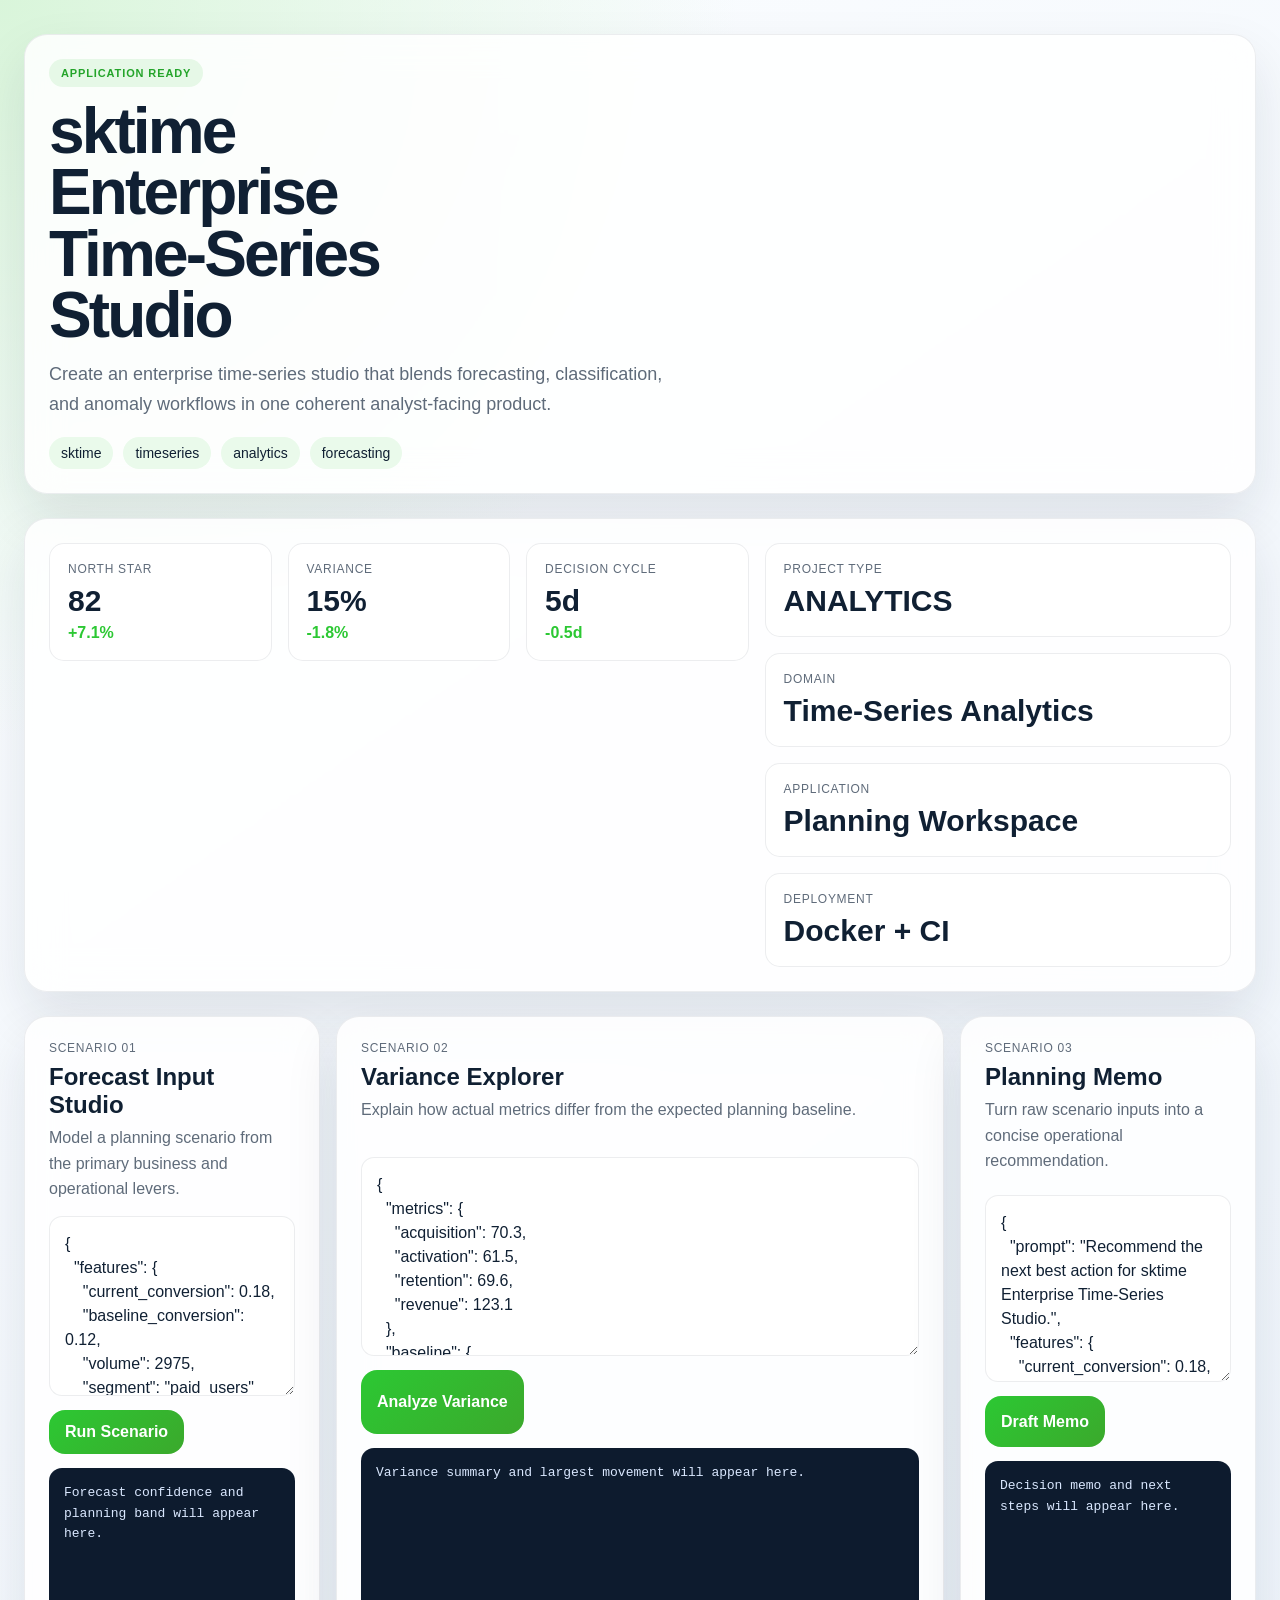
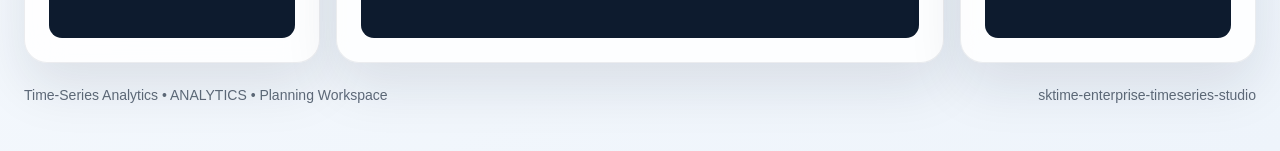
==== demo/index.html @ 9b07eefa "Publish production-ready portfolio project" ====
<!doctype html>
        <html lang="en">
        <head>
          <meta charset="utf-8">
          <meta name="viewport" content="width=device-width, initial-scale=1">
          <title>sktime Enterprise Time-Series Studio</title>
          <link rel="stylesheet" href="./styles.css">
        </head>
        <body class="surface-mist">
          <div class="page layout-board eyebrow-soft headline-compact modules-3 hero-align-left">
            <section class="hero">
              <div class="panel hero-copy">
                <span class="eyebrow" data-health>Planning Workspace</span>
                <h1 id="project-title">sktime Enterprise Time-Series Studio</h1>
                <p id="project-summary" class="lead">Create an enterprise time-series studio that blends forecasting, classification, and anomaly workflows in one coherent analyst-facing product.</p>
                <ul id="project-tags" class="tag-list">
                  <li>sktime</li><li>timeseries</li><li>analytics</li><li>forecasting</li>
                </ul>
              </div>
              <div class="panel hero-side">
                <div class="metric-grid">
                  <article class='card'><span>North Star</span><strong>82</strong><em>+7.1%</em></article>
<article class='card'><span>Variance</span><strong>15%</strong><em>-1.8%</em></article>
<article class='card'><span>Decision Cycle</span><strong>5d</strong><em>-0.5d</em></article>
                </div>
                <div class="mini-grid">
                  <article class='mini-card'><span>Project Type</span><strong>ANALYTICS</strong></article><article class='mini-card'><span>Domain</span><strong>Time-Series Analytics</strong></article><article class='mini-card'><span>Application</span><strong>Planning Workspace</strong></article><article class='mini-card'><span>Deployment</span><strong>Docker + CI</strong></article>
                </div>
              </div>
            </section>
            <section class="app-grid">
              <article class="panel module js-module span-normal">
          <div class="module-header">
            <span>Scenario 01</span>
            <h2>Forecast Input Studio</h2>
            <p>Model a planning scenario from the primary business and operational levers.</p>
          </div>
          <textarea class="js-input">{
  &quot;features&quot;: {
    &quot;current_conversion&quot;: 0.18,
    &quot;baseline_conversion&quot;: 0.12,
    &quot;volume&quot;: 2975,
    &quot;segment&quot;: &quot;paid_users&quot;
  }
}</textarea>
          <div class="button-row">
            <button class="js-run" data-endpoint="/score" data-input-mode="json">Run Scenario</button>
          </div>
          <pre class="js-output">Forecast confidence and planning band will appear here.</pre>
        </article>
<article class="panel module js-module span-wide">
          <div class="module-header">
            <span>Scenario 02</span>
            <h2>Variance Explorer</h2>
            <p>Explain how actual metrics differ from the expected planning baseline.</p>
          </div>
          <textarea class="js-input">{
  &quot;metrics&quot;: {
    &quot;acquisition&quot;: 70.3,
    &quot;activation&quot;: 61.5,
    &quot;retention&quot;: 69.6,
    &quot;revenue&quot;: 123.1
  },
  &quot;baseline&quot;: {
    &quot;acquisition&quot;: 64.68,
    &quot;activation&quot;: 56.58,
    &quot;retention&quot;: 64.03,
    &quot;revenue&quot;: 113.25
  }
}</textarea>
          <div class="button-row">
            <button class="js-run" data-endpoint="/analyze" data-input-mode="json">Analyze Variance</button>
          </div>
          <pre class="js-output">Variance summary and largest movement will appear here.</pre>
        </article>
<article class="panel module js-module span-normal">
          <div class="module-header">
            <span>Scenario 03</span>
            <h2>Planning Memo</h2>
            <p>Turn raw scenario inputs into a concise operational recommendation.</p>
          </div>
          <textarea class="js-input">{
  &quot;prompt&quot;: &quot;Recommend the next best action for sktime Enterprise Time-Series Studio.&quot;,
  &quot;features&quot;: {
    &quot;current_conversion&quot;: 0.18,
    &quot;baseline_conversion&quot;: 0.12,
    &quot;volume&quot;: 2975,
    &quot;segment&quot;: &quot;paid_users&quot;
  },
  &quot;metrics&quot;: {
    &quot;acquisition&quot;: 70.3,
    &quot;activation&quot;: 61.5,
    &quot;retention&quot;: 69.6,
    &quot;revenue&quot;: 123.1
  }
}</textarea>
          <div class="button-row">
            <button class="js-run" data-endpoint="/recommend" data-input-mode="json">Draft Memo</button>
          </div>
          <pre class="js-output">Decision memo and next steps will appear here.</pre>
        </article>
            </section>
            <footer class="footer">
              <span>Time-Series Analytics • ANALYTICS • Planning Workspace</span>
              <span>sktime-enterprise-timeseries-studio</span>
            </footer>
          </div>
          <script id="bootstrap-data" type="application/json">{"project": {"slug": "sktime-enterprise-timeseries-studio", "title": "sktime Enterprise Time-Series Studio", "project_type": "analytics", "domain": "Time-Series Analytics", "summary": "Create an enterprise time-series studio that blends forecasting, classification, and anomaly workflows in one coherent analyst-facing product.", "tags": ["sktime", "timeseries", "analytics", "forecasting"]}, "app_archetype": "planner", "ui_profile": {"layout": "board", "surface": "mist", "font_stack": "\"DM Sans\", \"Segoe UI\", sans-serif", "radius": 23, "shadow": 53, "eyebrow_style": "soft", "module_columns": 3, "hero_align": "left", "headline_mode": "compact"}, "app_modules": [{"label": "Scenario 01", "title": "Forecast Input Studio", "description": "Model a planning scenario from the primary business and operational levers.", "endpoint": "/score", "input_mode": "json", "cta": "Run Scenario", "prefill": "{\n  \"features\": {\n    \"current_conversion\": 0.18,\n    \"baseline_conversion\": 0.12,\n    \"volume\": 2975,\n    \"segment\": \"paid_users\"\n  }\n}", "hint": "Forecast confidence and planning band will appear here.", "span": "normal"}, {"label": "Scenario 02", "title": "Variance Explorer", "description": "Explain how actual metrics differ from the expected planning baseline.", "endpoint": "/analyze", "input_mode": "json", "cta": "Analyze Variance", "prefill": "{\n  \"metrics\": {\n    \"acquisition\": 70.3,\n    \"activation\": 61.5,\n    \"retention\": 69.6,\n    \"revenue\": 123.1\n  },\n  \"baseline\": {\n    \"acquisition\": 64.68,\n    \"activation\": 56.58,\n    \"retention\": 64.03,\n    \"revenue\": 113.25\n  }\n}", "hint": "Variance summary and largest movement will appear here.", "span": "wide"}, {"label": "Scenario 03", "title": "Planning Memo", "description": "Turn raw scenario inputs into a concise operational recommendation.", "endpoint": "/recommend", "input_mode": "json", "cta": "Draft Memo", "prefill": "{\n  \"prompt\": \"Recommend the next best action for sktime Enterprise Time-Series Studio.\",\n  \"features\": {\n    \"current_conversion\": 0.18,\n    \"baseline_conversion\": 0.12,\n    \"volume\": 2975,\n    \"segment\": \"paid_users\"\n  },\n  \"metrics\": {\n    \"acquisition\": 70.3,\n    \"activation\": 61.5,\n    \"retention\": 69.6,\n    \"revenue\": 123.1\n  }\n}", "hint": "Decision memo and next steps will appear here.", "span": "normal"}], "sample_features": {"current_conversion": 0.18, "baseline_conversion": 0.12, "volume": 2975, "segment": "paid_users"}, "sample_metrics": {"acquisition": 70.3, "activation": 61.5, "retention": 69.6, "revenue": 123.1}, "knowledge_base": ["sktime Enterprise Time-Series Studio is positioned as a Time-Series Analytics starter that emphasizes fast iteration, clear documentation, and production-friendly interfaces.", "The primary value proposition is: Create an enterprise time-series studio that blends forecasting, classification, and anomaly workflows in one coherent analyst-facing product.", "Recommended operating model: ship a small API, add observability, validate outputs with stakeholder review, and monitor the top business KPI every week.", "Typical stakeholders include analytics, operations, product, and leadership teams working on sktime, timeseries, analytics, forecasting.", "Source paper: sktime: A Unified Interface for Machine Learning with Time Series", "Official repo: https://github.com/sktime/sktime", "Production differentiation focus: Translate upstream time-series analytics logic into stakeholder-ready dashboards, memos, and scenario controls.; Add reproducible docs, deployment-ready structure, and polished collateral for GitHub and LinkedIn.; Make the core decisions easier to interpret for product, finance, and operations partners."], "dashboard_metrics": [{"label": "North Star", "value": "82", "delta": "+7.1%"}, {"label": "Variance", "value": "15%", "delta": "-1.8%"}, {"label": "Decision Cycle", "value": "5d", "delta": "-0.5d"}]}</script>
          <script src="./app.js"></script>
        </body>
        </html>
---- demo/styles.css ----
:root {
  --accent: #2cc833;
  --accent-2: #3ba92c;
  --accent-soft: color-mix(in srgb, var(--accent) 18%, white);
  --radius: 23px;
  --shadow-size: 53px;
  --font-stack: "DM Sans", "Segoe UI", sans-serif;
  --bg: #f4f7fb;
  --card: rgba(255, 255, 255, 0.86);
  --line: rgba(16, 32, 51, 0.08);
  --ink: #102033;
  --muted: #5f6b7a;
  --output-bg: #0d1b2e;
  --output-ink: #dae8ff;
}
* { box-sizing: border-box; }
html, body { margin: 0; min-height: 100%; }
body {
  font-family: var(--font-stack);
  color: var(--ink);
  background: linear-gradient(145deg, #f8fbff, var(--bg));
}
body.surface-mist {
  --bg: #eef4fb;
  background:
    radial-gradient(circle at top left, color-mix(in srgb, var(--accent) 18%, white), transparent 34%),
    linear-gradient(145deg, #fbfdff, var(--bg));
}
body.surface-aurora {
  --bg: #edf1ff;
  background:
    radial-gradient(circle at 0% 0%, color-mix(in srgb, var(--accent) 22%, white), transparent 38%),
    radial-gradient(circle at 100% 100%, color-mix(in srgb, var(--accent-2) 20%, white), transparent 28%),
    linear-gradient(135deg, #f7f8ff, var(--bg));
}
body.surface-sand {
  --bg: #f5efe8;
  --card: rgba(255, 251, 246, 0.9);
  background:
    linear-gradient(135deg, rgba(255,255,255,0.82), rgba(245, 239, 232, 0.98)),
    radial-gradient(circle at top right, color-mix(in srgb, var(--accent) 16%, white), transparent 32%);
}
body.surface-slate {
  --bg: #ecf0f7;
  --card: rgba(248, 250, 255, 0.88);
  background:
    linear-gradient(160deg, #f7f9fc, var(--bg)),
    radial-gradient(circle at bottom left, color-mix(in srgb, var(--accent-2) 16%, white), transparent 34%);
}
body.surface-paper {
  --bg: #f8f8f4;
  --card: rgba(255,255,255,0.93);
  background:
    linear-gradient(180deg, #fffefb, var(--bg));
}
body.surface-ink {
  --bg: #0f1726;
  --card: rgba(15, 23, 38, 0.88);
  --line: rgba(226, 238, 255, 0.1);
  --ink: #f5f8ff;
  --muted: #b4c0cf;
  --output-bg: rgba(255,255,255,0.06);
  --output-ink: #f5f8ff;
  background:
    radial-gradient(circle at top left, color-mix(in srgb, var(--accent) 28%, transparent), transparent 42%),
    linear-gradient(145deg, #09111d, var(--bg));
}
.page {
  max-width: 1360px;
  margin: 0 auto;
  padding: 34px 24px 48px;
  display: grid;
  gap: 24px;
}
.panel {
  background: var(--card);
  border: 1px solid var(--line);
  border-radius: var(--radius);
  box-shadow: 0 24px var(--shadow-size) rgba(16, 32, 51, 0.1);
  backdrop-filter: blur(18px);
}
.hero {
  display: grid;
  gap: 24px;
}
.hero-copy,
.hero-side,
.module {
  padding: 24px;
}
.eyebrow {
  display: inline-flex;
  align-items: center;
  gap: 8px;
  padding: 8px 12px;
  border-radius: 999px;
  background: var(--accent-soft);
  color: var(--accent);
  text-transform: uppercase;
  letter-spacing: 0.08em;
  font-size: 11px;
  font-weight: 800;
}
.page.eyebrow-outline .eyebrow {
  background: transparent;
  border: 1px solid color-mix(in srgb, var(--accent) 40%, white);
}
.page.eyebrow-soft .eyebrow {
  background: color-mix(in srgb, var(--accent) 12%, white);
  color: color-mix(in srgb, var(--accent) 82%, black);
}
h1 {
  margin: 14px 0 12px;
  font-size: clamp(2.2rem, 5vw, 4.4rem);
  line-height: 0.96;
  letter-spacing: -0.045em;
}
.page.headline-compact h1 { max-width: 10ch; }
.page.headline-tall h1 { line-height: 1.03; font-size: clamp(2.4rem, 5vw, 4.8rem); }
.lead {
  margin: 0;
  font-size: 18px;
  line-height: 1.68;
  color: var(--muted);
  max-width: 62ch;
}
.tag-list {
  list-style: none;
  display: flex;
  flex-wrap: wrap;
  gap: 10px;
  margin: 18px 0 0;
  padding: 0;
}
.tag-list li {
  padding: 8px 12px;
  border-radius: 999px;
  background: color-mix(in srgb, var(--accent) 10%, white);
  color: var(--ink);
  font-size: 14px;
}
.hero-side {
  display: grid;
  gap: 16px;
}
.metric-grid,
.mini-grid,
.app-grid {
  display: grid;
  gap: 16px;
}
.card,
.mini-card {
  background: color-mix(in srgb, var(--card) 92%, white);
  border: 1px solid var(--line);
  border-radius: calc(var(--radius) - 8px);
  padding: 18px;
}
.card span,
.mini-card span,
.module-header span {
  display: block;
  color: var(--muted);
  text-transform: uppercase;
  letter-spacing: 0.06em;
  font-size: 12px;
}
.card strong,
.mini-card strong {
  display: block;
  margin-top: 8px;
  font-size: 30px;
}
.card em {
  display: inline-block;
  margin-top: 6px;
  font-style: normal;
  color: var(--accent);
  font-weight: 700;
}
.module {
  display: grid;
  gap: 14px;
}
.module-header h2 {
  margin: 8px 0 6px;
  font-size: 24px;
}
.module-header p {
  margin: 0;
  color: var(--muted);
  line-height: 1.6;
}
textarea,
button {
  font: inherit;
}
textarea {
  width: 100%;
  min-height: 180px;
  resize: vertical;
  border: 1px solid var(--line);
  border-radius: calc(var(--radius) - 10px);
  padding: 15px;
  background: rgba(255,255,255,0.82);
  color: var(--ink);
  line-height: 1.5;
}
body.surface-ink textarea {
  background: rgba(255,255,255,0.05);
}
.module-input-text {
  min-height: 110px;
}
.button-row {
  display: flex;
  flex-wrap: wrap;
  gap: 10px;
}
button {
  border: 0;
  border-radius: 16px;
  background: linear-gradient(135deg, var(--accent), var(--accent-2));
  color: white;
  padding: 13px 16px;
  font-weight: 700;
  cursor: pointer;
}
pre {
  margin: 0;
  white-space: pre-wrap;
  word-break: break-word;
  background: var(--output-bg);
  color: var(--output-ink);
  border-radius: calc(var(--radius) - 10px);
  padding: 15px;
  min-height: 170px;
  line-height: 1.58;
  font-size: 13px;
  overflow: auto;
}
.footer {
  display: flex;
  justify-content: space-between;
  color: var(--muted);
  font-size: 14px;
}
.page.layout-horizon .hero {
  grid-template-columns: 1.45fr 1fr;
  align-items: stretch;
}
.page.layout-horizon.modules-2 .app-grid,
.page.layout-horizon.modules-3 .app-grid {
  grid-template-columns: repeat(3, minmax(0, 1fr));
}
.page.layout-rail .hero {
  grid-template-columns: 0.92fr 1.08fr;
}
.page.layout-rail .hero-copy {
  padding-top: 34px;
}
.page.layout-rail .app-grid {
  grid-template-columns: repeat(2, minmax(0, 1fr));
}
.page.layout-folio .hero {
  grid-template-columns: 1fr;
}
.page.layout-folio .hero-copy {
  text-align: center;
}
.page.layout-folio .lead {
  margin-inline: auto;
}
.page.layout-folio .tag-list {
  justify-content: center;
}
.page.layout-folio .metric-grid {
  grid-template-columns: repeat(3, minmax(0, 1fr));
}
.page.layout-folio .mini-grid {
  grid-template-columns: repeat(4, minmax(0, 1fr));
}
.page.layout-folio .app-grid {
  grid-template-columns: repeat(2, minmax(0, 1fr));
}
.page.layout-board .hero {
  grid-template-columns: 1fr;
}
.page.layout-board .hero-side {
  grid-template-columns: 1.2fr 0.8fr;
  align-items: start;
}
.page.layout-board .metric-grid {
  grid-template-columns: repeat(3, minmax(0, 1fr));
}
.page.layout-board .app-grid {
  grid-template-columns: repeat(4, minmax(0, 1fr));
}
.page.layout-stack .hero {
  grid-template-columns: 1fr;
}
.page.layout-stack .hero-side {
  grid-template-columns: repeat(2, minmax(0, 1fr));
}
.page.layout-stack .app-grid {
  grid-template-columns: repeat(3, minmax(0, 1fr));
}
.page.layout-console .hero {
  grid-template-columns: 1.1fr 0.9fr;
}
.page.layout-console .panel,
.page.layout-console .card,
.page.layout-console .mini-card {
  border-radius: 18px;
}
.page.modules-2 .app-grid {
  grid-template-columns: repeat(2, minmax(0, 1fr));
}
.module.span-wide {
  grid-column: span 2;
}
.hero-align-center .hero-copy {
  text-align: center;
}
.hero-align-center .lead,
.hero-align-center .tag-list {
  margin-inline: auto;
  justify-content: center;
}
@media (max-width: 1120px) {
  .page.layout-horizon .hero,
  .page.layout-rail .hero,
  .page.layout-console .hero,
  .page.layout-board .hero-side,
  .page.layout-folio .mini-grid,
  .page.layout-stack .hero-side,
  .page.modules-2 .app-grid,
  .page.layout-board .app-grid,
  .page.layout-stack .app-grid,
  .page.layout-horizon.modules-3 .app-grid,
  .page.layout-folio .app-grid {
    grid-template-columns: 1fr;
  }
  .module.span-wide {
    grid-column: auto;
  }
}
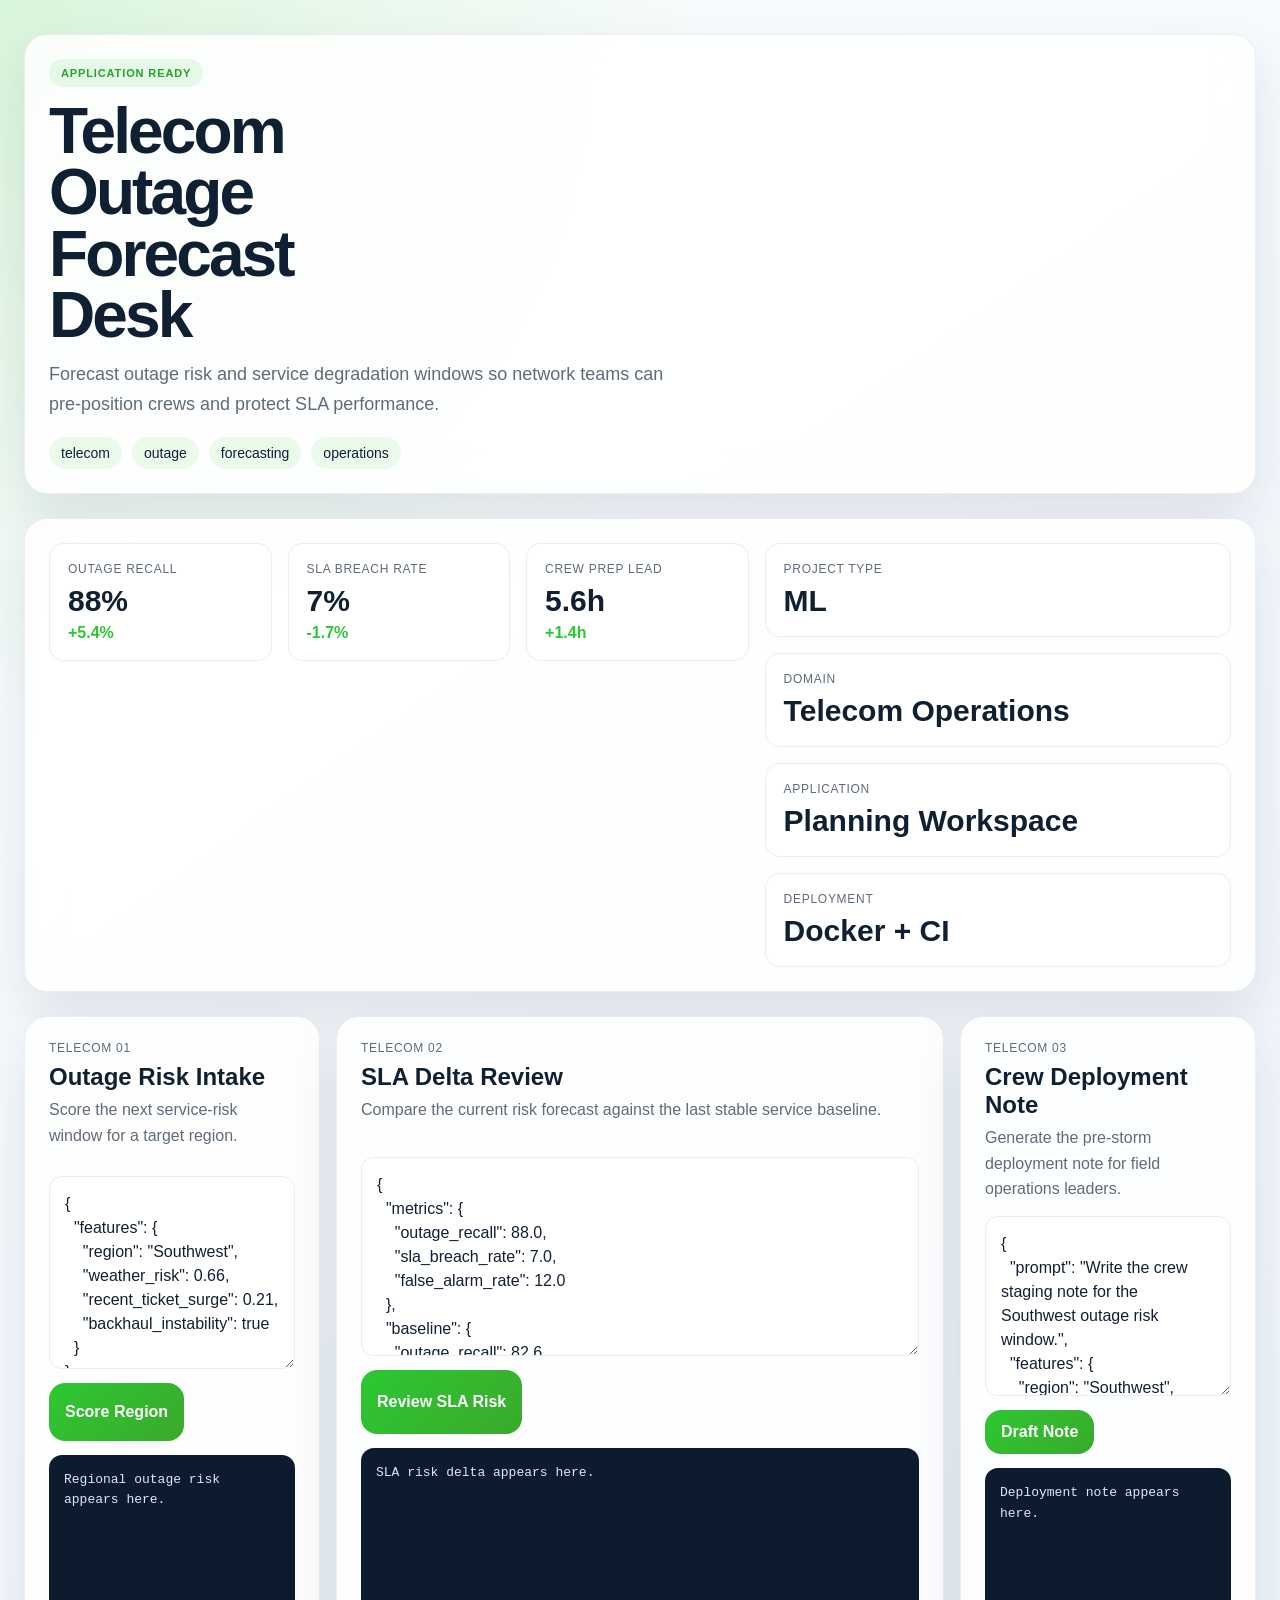
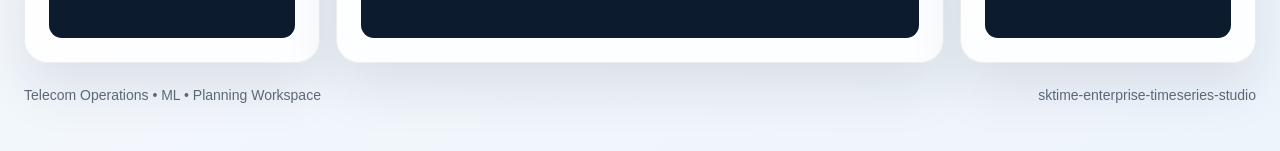
==== commit 647bd09b: "Publish production-ready portfolio project" ====
--- a/demo/index.html
+++ b/demo/index.html
@@ -4,7 +4,7 @@
         <head>
           <meta charset="utf-8">
           <meta name="viewport" content="width=device-width, initial-scale=1">
-          <title>sktime Enterprise Time-Series Studio</title>
+          <title>Telecom Outage Forecast Desk</title>
           <link rel="stylesheet" href="./styles.css">
         </head>
         <body class="surface-mist">
@@ -12,101 +12,95 @@
             <section class="hero">
               <div class="panel hero-copy">
                 <span class="eyebrow" data-health>Planning Workspace</span>
-                <h1 id="project-title">sktime Enterprise Time-Series Studio</h1>
-                <p id="project-summary" class="lead">Create an enterprise time-series studio that blends forecasting, classification, and anomaly workflows in one coherent analyst-facing product.</p>
+                <h1 id="project-title">Telecom Outage Forecast Desk</h1>
+                <p id="project-summary" class="lead">Forecast outage risk and service degradation windows so network teams can pre-position crews and protect SLA performance.</p>
                 <ul id="project-tags" class="tag-list">
-                  <li>sktime</li><li>timeseries</li><li>analytics</li><li>forecasting</li>
+                  <li>telecom</li><li>outage</li><li>forecasting</li><li>operations</li>
                 </ul>
               </div>
               <div class="panel hero-side">
                 <div class="metric-grid">
-                  <article class='card'><span>North Star</span><strong>82</strong><em>+7.1%</em></article>
-<article class='card'><span>Variance</span><strong>15%</strong><em>-1.8%</em></article>
-<article class='card'><span>Decision Cycle</span><strong>5d</strong><em>-0.5d</em></article>
+                  <article class='card'><span>Outage Recall</span><strong>88%</strong><em>+5.4%</em></article>
+<article class='card'><span>SLA Breach Rate</span><strong>7%</strong><em>-1.7%</em></article>
+<article class='card'><span>Crew Prep Lead</span><strong>5.6h</strong><em>+1.4h</em></article>
                 </div>
                 <div class="mini-grid">
-                  <article class='mini-card'><span>Project Type</span><strong>ANALYTICS</strong></article><article class='mini-card'><span>Domain</span><strong>Time-Series Analytics</strong></article><article class='mini-card'><span>Application</span><strong>Planning Workspace</strong></article><article class='mini-card'><span>Deployment</span><strong>Docker + CI</strong></article>
+                  <article class='mini-card'><span>Project Type</span><strong>ML</strong></article><article class='mini-card'><span>Domain</span><strong>Telecom Operations</strong></article><article class='mini-card'><span>Application</span><strong>Planning Workspace</strong></article><article class='mini-card'><span>Deployment</span><strong>Docker + CI</strong></article>
                 </div>
               </div>
             </section>
             <section class="app-grid">
               <article class="panel module js-module span-normal">
           <div class="module-header">
-            <span>Scenario 01</span>
-            <h2>Forecast Input Studio</h2>
-            <p>Model a planning scenario from the primary business and operational levers.</p>
+            <span>Telecom 01</span>
+            <h2>Outage Risk Intake</h2>
+            <p>Score the next service-risk window for a target region.</p>
           </div>
           <textarea class="js-input">{
   &quot;features&quot;: {
-    &quot;current_conversion&quot;: 0.18,
-    &quot;baseline_conversion&quot;: 0.12,
-    &quot;volume&quot;: 2975,
-    &quot;segment&quot;: &quot;paid_users&quot;
+    &quot;region&quot;: &quot;Southwest&quot;,
+    &quot;weather_risk&quot;: 0.66,
+    &quot;recent_ticket_surge&quot;: 0.21,
+    &quot;backhaul_instability&quot;: true
   }
 }</textarea>
           <div class="button-row">
-            <button class="js-run" data-endpoint="/score" data-input-mode="json">Run Scenario</button>
+            <button class="js-run" data-endpoint="/score" data-input-mode="json">Score Region</button>
           </div>
-          <pre class="js-output">Forecast confidence and planning band will appear here.</pre>
+          <pre class="js-output">Regional outage risk appears here.</pre>
         </article>
 <article class="panel module js-module span-wide">
           <div class="module-header">
-            <span>Scenario 02</span>
-            <h2>Variance Explorer</h2>
-            <p>Explain how actual metrics differ from the expected planning baseline.</p>
+            <span>Telecom 02</span>
+            <h2>SLA Delta Review</h2>
+            <p>Compare the current risk forecast against the last stable service baseline.</p>
           </div>
           <textarea class="js-input">{
   &quot;metrics&quot;: {
-    &quot;acquisition&quot;: 70.3,
-    &quot;activation&quot;: 61.5,
-    &quot;retention&quot;: 69.6,
-    &quot;revenue&quot;: 123.1
+    &quot;outage_recall&quot;: 88.0,
+    &quot;sla_breach_rate&quot;: 7.0,
+    &quot;false_alarm_rate&quot;: 12.0
   },
   &quot;baseline&quot;: {
-    &quot;acquisition&quot;: 64.68,
-    &quot;activation&quot;: 56.58,
-    &quot;retention&quot;: 64.03,
-    &quot;revenue&quot;: 113.25
+    &quot;outage_recall&quot;: 82.6,
+    &quot;sla_breach_rate&quot;: 8.7,
+    &quot;false_alarm_rate&quot;: 14.8
   }
 }</textarea>
           <div class="button-row">
-            <button class="js-run" data-endpoint="/analyze" data-input-mode="json">Analyze Variance</button>
+            <button class="js-run" data-endpoint="/analyze" data-input-mode="json">Review SLA Risk</button>
           </div>
-          <pre class="js-output">Variance summary and largest movement will appear here.</pre>
+          <pre class="js-output">SLA risk delta appears here.</pre>
         </article>
 <article class="panel module js-module span-normal">
           <div class="module-header">
-            <span>Scenario 03</span>
-            <h2>Planning Memo</h2>
-            <p>Turn raw scenario inputs into a concise operational recommendation.</p>
+            <span>Telecom 03</span>
+            <h2>Crew Deployment Note</h2>
+            <p>Generate the pre-storm deployment note for field operations leaders.</p>
           </div>
           <textarea class="js-input">{
-  &quot;prompt&quot;: &quot;Recommend the next best action for sktime Enterprise Time-Series Studio.&quot;,
+  &quot;prompt&quot;: &quot;Write the crew staging note for the Southwest outage risk window.&quot;,
   &quot;features&quot;: {
-    &quot;current_conversion&quot;: 0.18,
-    &quot;baseline_conversion&quot;: 0.12,
-    &quot;volume&quot;: 2975,
-    &quot;segment&quot;: &quot;paid_users&quot;
+    &quot;region&quot;: &quot;Southwest&quot;,
+    &quot;weather_risk&quot;: 0.66
   },
   &quot;metrics&quot;: {
-    &quot;acquisition&quot;: 70.3,
-    &quot;activation&quot;: 61.5,
-    &quot;retention&quot;: 69.6,
-    &quot;revenue&quot;: 123.1
+    &quot;sla_breach_rate&quot;: 0.07,
+    &quot;crew_prep_hours&quot;: 5.6
   }
 }</textarea>
           <div class="button-row">
-            <button class="js-run" data-endpoint="/recommend" data-input-mode="json">Draft Memo</button>
+            <button class="js-run" data-endpoint="/recommend" data-input-mode="json">Draft Note</button>
           </div>
-          <pre class="js-output">Decision memo and next steps will appear here.</pre>
+          <pre class="js-output">Deployment note appears here.</pre>
         </article>
             </section>
             <footer class="footer">
-              <span>Time-Series Analytics • ANALYTICS • Planning Workspace</span>
+              <span>Telecom Operations • ML • Planning Workspace</span>
               <span>sktime-enterprise-timeseries-studio</span>
             </footer>
           </div>
-          <script id="bootstrap-data" type="application/json">{"project": {"slug": "sktime-enterprise-timeseries-studio", "title": "sktime Enterprise Time-Series Studio", "project_type": "analytics", "domain": "Time-Series Analytics", "summary": "Create an enterprise time-series studio that blends forecasting, classification, and anomaly workflows in one coherent analyst-facing product.", "tags": ["sktime", "timeseries", "analytics", "forecasting"]}, "app_archetype": "planner", "ui_profile": {"layout": "board", "surface": "mist", "font_stack": "\"DM Sans\", \"Segoe UI\", sans-serif", "radius": 23, "shadow": 53, "eyebrow_style": "soft", "module_columns": 3, "hero_align": "left", "headline_mode": "compact"}, "app_modules": [{"label": "Scenario 01", "title": "Forecast Input Studio", "description": "Model a planning scenario from the primary business and operational levers.", "endpoint": "/score", "input_mode": "json", "cta": "Run Scenario", "prefill": "{\n  \"features\": {\n    \"current_conversion\": 0.18,\n    \"baseline_conversion\": 0.12,\n    \"volume\": 2975,\n    \"segment\": \"paid_users\"\n  }\n}", "hint": "Forecast confidence and planning band will appear here.", "span": "normal"}, {"label": "Scenario 02", "title": "Variance Explorer", "description": "Explain how actual metrics differ from the expected planning baseline.", "endpoint": "/analyze", "input_mode": "json", "cta": "Analyze Variance", "prefill": "{\n  \"metrics\": {\n    \"acquisition\": 70.3,\n    \"activation\": 61.5,\n    \"retention\": 69.6,\n    \"revenue\": 123.1\n  },\n  \"baseline\": {\n    \"acquisition\": 64.68,\n    \"activation\": 56.58,\n    \"retention\": 64.03,\n    \"revenue\": 113.25\n  }\n}", "hint": "Variance summary and largest movement will appear here.", "span": "wide"}, {"label": "Scenario 03", "title": "Planning Memo", "description": "Turn raw scenario inputs into a concise operational recommendation.", "endpoint": "/recommend", "input_mode": "json", "cta": "Draft Memo", "prefill": "{\n  \"prompt\": \"Recommend the next best action for sktime Enterprise Time-Series Studio.\",\n  \"features\": {\n    \"current_conversion\": 0.18,\n    \"baseline_conversion\": 0.12,\n    \"volume\": 2975,\n    \"segment\": \"paid_users\"\n  },\n  \"metrics\": {\n    \"acquisition\": 70.3,\n    \"activation\": 61.5,\n    \"retention\": 69.6,\n    \"revenue\": 123.1\n  }\n}", "hint": "Decision memo and next steps will appear here.", "span": "normal"}], "sample_features": {"current_conversion": 0.18, "baseline_conversion": 0.12, "volume": 2975, "segment": "paid_users"}, "sample_metrics": {"acquisition": 70.3, "activation": 61.5, "retention": 69.6, "revenue": 123.1}, "knowledge_base": ["sktime Enterprise Time-Series Studio is positioned as a Time-Series Analytics starter that emphasizes fast iteration, clear documentation, and production-friendly interfaces.", "The primary value proposition is: Create an enterprise time-series studio that blends forecasting, classification, and anomaly workflows in one coherent analyst-facing product.", "Recommended operating model: ship a small API, add observability, validate outputs with stakeholder review, and monitor the top business KPI every week.", "Typical stakeholders include analytics, operations, product, and leadership teams working on sktime, timeseries, analytics, forecasting.", "Source paper: sktime: A Unified Interface for Machine Learning with Time Series", "Official repo: https://github.com/sktime/sktime", "Production differentiation focus: Translate upstream time-series analytics logic into stakeholder-ready dashboards, memos, and scenario controls.; Add reproducible docs, deployment-ready structure, and polished collateral for GitHub and LinkedIn.; Make the core decisions easier to interpret for product, finance, and operations partners."], "dashboard_metrics": [{"label": "North Star", "value": "82", "delta": "+7.1%"}, {"label": "Variance", "value": "15%", "delta": "-1.8%"}, {"label": "Decision Cycle", "value": "5d", "delta": "-0.5d"}]}</script>
+          <script id="bootstrap-data" type="application/json">{"project": {"slug": "sktime-enterprise-timeseries-studio", "title": "Telecom Outage Forecast Desk", "project_type": "ml", "domain": "Telecom Operations", "summary": "Forecast outage risk and service degradation windows so network teams can pre-position crews and protect SLA performance.", "tags": ["telecom", "outage", "forecasting", "operations"]}, "app_archetype": "planner", "ui_profile": {"layout": "board", "surface": "mist", "font_stack": "\"DM Sans\", \"Segoe UI\", sans-serif", "radius": 23, "shadow": 53, "eyebrow_style": "soft", "module_columns": 3, "hero_align": "left", "headline_mode": "compact"}, "app_modules": [{"label": "Telecom 01", "title": "Outage Risk Intake", "description": "Score the next service-risk window for a target region.", "endpoint": "/score", "input_mode": "json", "cta": "Score Region", "prefill": "{\n  \"features\": {\n    \"region\": \"Southwest\",\n    \"weather_risk\": 0.66,\n    \"recent_ticket_surge\": 0.21,\n    \"backhaul_instability\": true\n  }\n}", "hint": "Regional outage risk appears here.", "span": "normal"}, {"label": "Telecom 02", "title": "SLA Delta Review", "description": "Compare the current risk forecast against the last stable service baseline.", "endpoint": "/analyze", "input_mode": "json", "cta": "Review SLA Risk", "prefill": "{\n  \"metrics\": {\n    \"outage_recall\": 88.0,\n    \"sla_breach_rate\": 7.0,\n    \"false_alarm_rate\": 12.0\n  },\n  \"baseline\": {\n    \"outage_recall\": 82.6,\n    \"sla_breach_rate\": 8.7,\n    \"false_alarm_rate\": 14.8\n  }\n}", "hint": "SLA risk delta appears here.", "span": "wide"}, {"label": "Telecom 03", "title": "Crew Deployment Note", "description": "Generate the pre-storm deployment note for field operations leaders.", "endpoint": "/recommend", "input_mode": "json", "cta": "Draft Note", "prefill": "{\n  \"prompt\": \"Write the crew staging note for the Southwest outage risk window.\",\n  \"features\": {\n    \"region\": \"Southwest\",\n    \"weather_risk\": 0.66\n  },\n  \"metrics\": {\n    \"sla_breach_rate\": 0.07,\n    \"crew_prep_hours\": 5.6\n  }\n}", "hint": "Deployment note appears here.", "span": "normal"}], "sample_features": {"region": "Southwest", "weather_risk": 0.66, "tower_density": 118, "recent_ticket_surge": 0.21, "backhaul_instability": true}, "sample_metrics": {"outage_recall": 0.88, "sla_breach_rate": 0.07, "crew_prep_hours": 5.6, "false_alarm_rate": 0.12}, "knowledge_base": ["User: telecom NOC and field service teams.", "Primary pain: outage forecasts rarely map cleanly to crew staging and SLA decisions.", "Decision output: regional risk alerts, crew staging, and preemptive interventions.", "Business impact: fewer SLA breaches and faster outage response."], "dashboard_metrics": [{"label": "Outage Recall", "value": "88%", "delta": "+5.4%"}, {"label": "SLA Breach Rate", "value": "7%", "delta": "-1.7%"}, {"label": "Crew Prep Lead", "value": "5.6h", "delta": "+1.4h"}]}</script>
           <script src="./app.js"></script>
         </body>
         </html>
